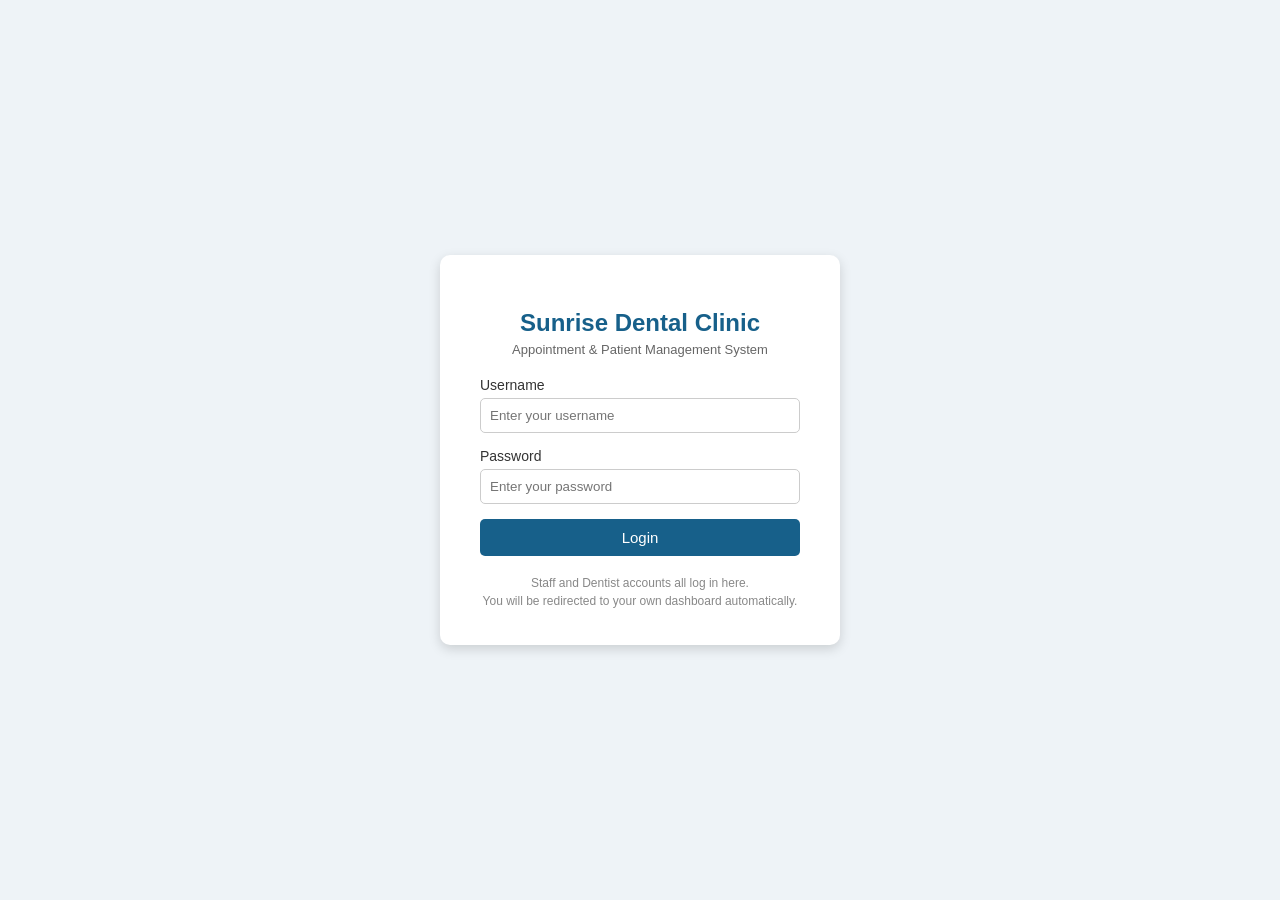
==== Sunrise_Dental_UI/src/main/webapp/index.html @ d3aae605 "Add both frontend and backend projects" ====
<!DOCTYPE html>
<html lang="en">
<head>
    <meta charset="UTF-8">
    <title>Sunrise Dental Clinic - Login</title>
    <link rel="stylesheet" href="Resources/css/style.css">
    <style>
        body { font-family: Arial, sans-serif; background: #eef3f7; display: flex; justify-content: center; align-items: center; height: 100vh; margin: 0; }
        .login-box { background: #ffffff; padding: 35px 40px; border-radius: 10px; box-shadow: 0 4px 12px rgba(0,0,0,0.15); width: 320px; }
        .login-box h2 { text-align: center; color: #17608a; margin-bottom: 5px; }
        .login-box p.subtitle { text-align: center; color: #666; font-size: 13px; margin-top: 0; margin-bottom: 20px; }
        .login-box label { display: block; margin-bottom: 5px; font-size: 14px; color: #333; }
        .login-box input[type="text"], .login-box input[type="password"] { width: 100%; padding: 9px; margin-bottom: 15px; border: 1px solid #ccc; border-radius: 5px; box-sizing: border-box; }
        .login-box button { width: 100%; padding: 10px; background: #17608a; color: white; border: none; border-radius: 5px; font-size: 15px; cursor: pointer; }
        .login-box button:hover { background: #124a6b; }
        .login-box button:disabled { background: #9fb7c4; cursor: not-allowed; }
        .error-msg { background: #fdecea; color: #b3261e; padding: 8px 10px; border-radius: 5px; font-size: 13px; margin-bottom: 15px; text-align: center; display: none; }
        .hint { margin-top: 18px; font-size: 12px; color: #888; text-align: center; line-height: 1.5; }
    </style>
</head>
<body>

    <div class="login-box">
        <h2>Sunrise Dental Clinic</h2>
        <p class="subtitle">Appointment & Patient Management System</p>

        <div class="error-msg" id="error-msg">Invalid username or password!</div>

        <form id="login-form">
            <label for="username">Username</label>
            <input type="text" id="username" name="username" placeholder="Enter your username" required>

            <label for="password">Password</label>
            <input type="password" id="password" name="password" placeholder="Enter your password" required>

            <button type="submit" id="login-btn">Login</button>
        </form>

        <div class="hint">
            Staff and Dentist accounts all log in here.<br>
            You will be redirected to your own dashboard automatically.
        </div>
    </div>

    <script>
        // Backend REST API base URL (note the capital S and D - must match the deployed context root exactly)
        const BASE_URL = "http://localhost:8080/Sunrise_Dental_Clinic/resources";

        const form = document.getElementById('login-form');
        const errorDiv = document.getElementById('error-msg');
        const loginBtn = document.getElementById('login-btn');

        function showError(message) {
            errorDiv.textContent = message;
            errorDiv.style.display = 'block';
        }

        form.addEventListener('submit', function (e) {
            e.preventDefault(); // stop normal form submission (which was going to LoginServlet)

            errorDiv.style.display = 'none';
            loginBtn.disabled = true;
            loginBtn.textContent = 'Logging in...';

            const username = document.getElementById('username').value.trim();
            const password = document.getElementById('password').value;

            // LoginResource expects application/x-www-form-urlencoded @FormParam values
            const body = new URLSearchParams();
            body.append('username', username);
            body.append('password', password);

            fetch(`${BASE_URL}/login`, {
                method: 'POST',
                headers: {
                    'Content-Type': 'application/x-www-form-urlencoded'
                },
                body: body.toString()
            })
                .then(response => response.json().then(data => ({ ok: response.ok, data })))
                .then(({ ok, data }) => {
                    if (ok && data.status === 'success') {
                        if (data.role === 'DENTIST') {
                            window.location.href = `dentist_dash.html?id=${data.dentistId}&username=${encodeURIComponent(data.username)}`;
                        } else if (data.role) {
                            // Any staff-side role (ADMIN, COORDINATOR, RECEPTIONIST, TECHNOLOGIST, etc.)
                            // all go to the same staff dashboard - the dashboard itself checks the
                            // exact role to decide which admin-only controls to show.
                            window.location.href = `staff_dash.html?user=${encodeURIComponent(data.username)}&role=${encodeURIComponent(data.role)}`;
                        } else {
                            showError('Unknown role returned from server.');
                        }
                    } else {
                        showError(data.message || 'Invalid username or password.');
                    }
                })
                .catch(error => {
                    console.error('Login error:', error);
                    showError('Could not reach the server. Please try again.');
                })
                .finally(() => {
                    loginBtn.disabled = false;
                    loginBtn.textContent = 'Login';
                });
        });

        // Check URL parameters for error message (e.g. ?error=... from old redirects, if any remain)
        const urlParams = new URLSearchParams(window.location.search);
        if (urlParams.has('error')) {
            showError(urlParams.get('error') || 'Invalid login details!');
        }
    </script>
</body>
</html>
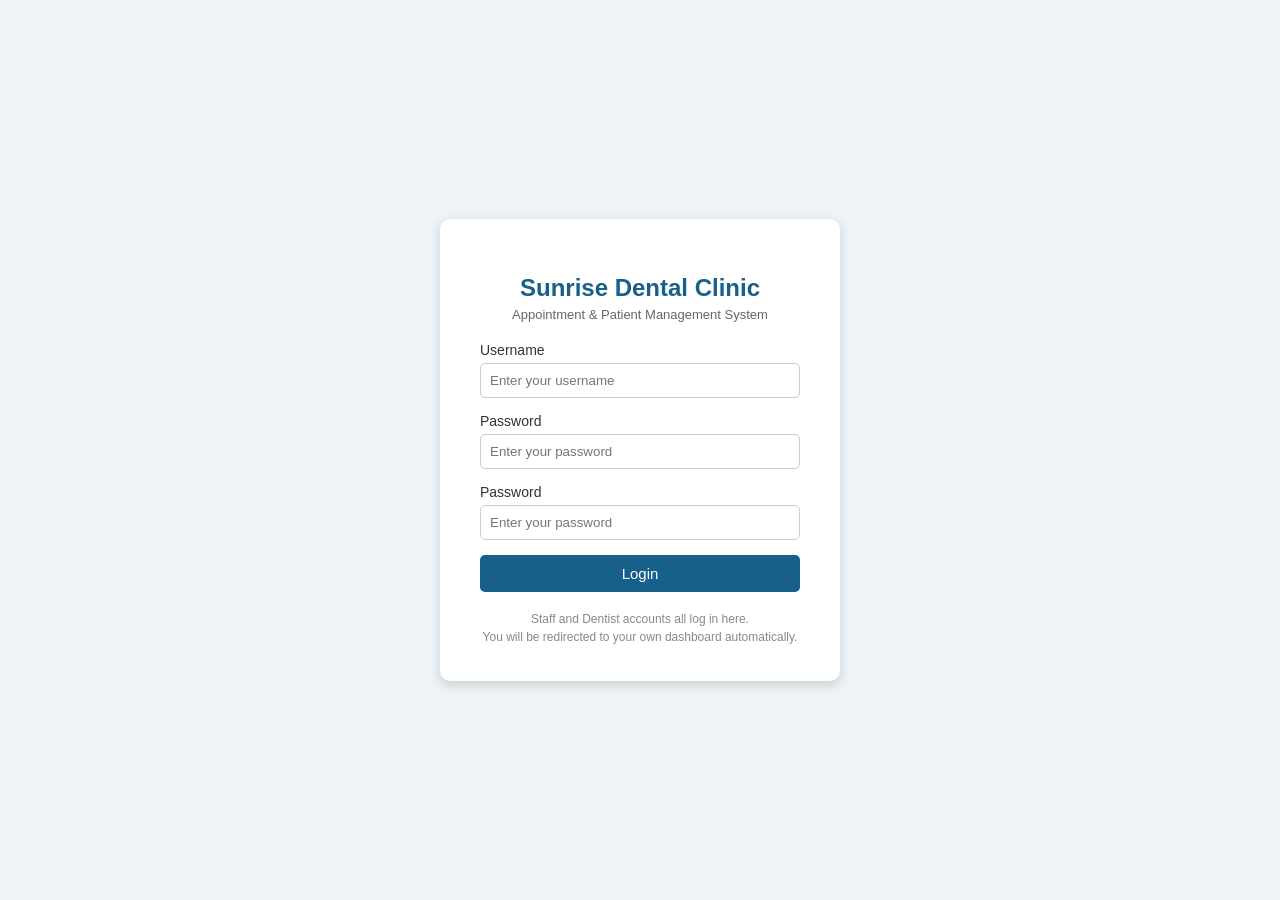
==== commit fd099cf4: "Modified All the Web Pages" ====
--- a/Sunrise_Dental_UI/src/main/webapp/index.html
+++ b/Sunrise_Dental_UI/src/main/webapp/index.html
@@ -3,19 +3,11 @@
 <head>
     <meta charset="UTF-8">
     <title>Sunrise Dental Clinic - Login</title>
-    <link rel="stylesheet" href="Resources/css/style.css">
+
+    <link rel="stylesheet" href="Assets/Css/login.css">
+    <script src="Assets/JS/index.js"></script>
     <style>
-        body { font-family: Arial, sans-serif; background: #eef3f7; display: flex; justify-content: center; align-items: center; height: 100vh; margin: 0; }
-        .login-box { background: #ffffff; padding: 35px 40px; border-radius: 10px; box-shadow: 0 4px 12px rgba(0,0,0,0.15); width: 320px; }
-        .login-box h2 { text-align: center; color: #17608a; margin-bottom: 5px; }
-        .login-box p.subtitle { text-align: center; color: #666; font-size: 13px; margin-top: 0; margin-bottom: 20px; }
-        .login-box label { display: block; margin-bottom: 5px; font-size: 14px; color: #333; }
-        .login-box input[type="text"], .login-box input[type="password"] { width: 100%; padding: 9px; margin-bottom: 15px; border: 1px solid #ccc; border-radius: 5px; box-sizing: border-box; }
-        .login-box button { width: 100%; padding: 10px; background: #17608a; color: white; border: none; border-radius: 5px; font-size: 15px; cursor: pointer; }
-        .login-box button:hover { background: #124a6b; }
-        .login-box button:disabled { background: #9fb7c4; cursor: not-allowed; }
-        .error-msg { background: #fdecea; color: #b3261e; padding: 8px 10px; border-radius: 5px; font-size: 13px; margin-bottom: 15px; text-align: center; display: none; }
-        .hint { margin-top: 18px; font-size: 12px; color: #888; text-align: center; line-height: 1.5; }
+        
     </style>
 </head>
 <body>
@@ -32,6 +24,9 @@
 
             <label for="password">Password</label>
             <input type="password" id="password" name="password" placeholder="Enter your password" required>
+            
+            <label for="password">Password</label>
+            <input type="password" id="password" name="password" placeholder="Enter your password" required>
 
             <button type="submit" id="login-btn">Login</button>
         </form>
@@ -43,72 +38,6 @@
     </div>
 
     <script>
-        // Backend REST API base URL (note the capital S and D - must match the deployed context root exactly)
-        const BASE_URL = "http://localhost:8080/Sunrise_Dental_Clinic/resources";
-
-        const form = document.getElementById('login-form');
-        const errorDiv = document.getElementById('error-msg');
-        const loginBtn = document.getElementById('login-btn');
-
-        function showError(message) {
-            errorDiv.textContent = message;
-            errorDiv.style.display = 'block';
-        }
-
-        form.addEventListener('submit', function (e) {
-            e.preventDefault(); // stop normal form submission (which was going to LoginServlet)
-
-            errorDiv.style.display = 'none';
-            loginBtn.disabled = true;
-            loginBtn.textContent = 'Logging in...';
-
-            const username = document.getElementById('username').value.trim();
-            const password = document.getElementById('password').value;
-
-            // LoginResource expects application/x-www-form-urlencoded @FormParam values
-            const body = new URLSearchParams();
-            body.append('username', username);
-            body.append('password', password);
-
-            fetch(`${BASE_URL}/login`, {
-                method: 'POST',
-                headers: {
-                    'Content-Type': 'application/x-www-form-urlencoded'
-                },
-                body: body.toString()
-            })
-                .then(response => response.json().then(data => ({ ok: response.ok, data })))
-                .then(({ ok, data }) => {
-                    if (ok && data.status === 'success') {
-                        if (data.role === 'DENTIST') {
-                            window.location.href = `dentist_dash.html?id=${data.dentistId}&username=${encodeURIComponent(data.username)}`;
-                        } else if (data.role) {
-                            // Any staff-side role (ADMIN, COORDINATOR, RECEPTIONIST, TECHNOLOGIST, etc.)
-                            // all go to the same staff dashboard - the dashboard itself checks the
-                            // exact role to decide which admin-only controls to show.
-                            window.location.href = `staff_dash.html?user=${encodeURIComponent(data.username)}&role=${encodeURIComponent(data.role)}`;
-                        } else {
-                            showError('Unknown role returned from server.');
-                        }
-                    } else {
-                        showError(data.message || 'Invalid username or password.');
-                    }
-                })
-                .catch(error => {
-                    console.error('Login error:', error);
-                    showError('Could not reach the server. Please try again.');
-                })
-                .finally(() => {
-                    loginBtn.disabled = false;
-                    loginBtn.textContent = 'Login';
-                });
-        });
-
-        // Check URL parameters for error message (e.g. ?error=... from old redirects, if any remain)
-        const urlParams = new URLSearchParams(window.location.search);
-        if (urlParams.has('error')) {
-            showError(urlParams.get('error') || 'Invalid login details!');
-        }
     </script>
 </body>
 </html>
--- a/Sunrise_Dental_UI/src/main/webapp/Assets/Css/login.css
+++ b/Sunrise_Dental_UI/src/main/webapp/Assets/Css/login.css
@@ -0,0 +1,74 @@
+body {
+    font-family: Arial,sans-serif; 
+    background: #eef3f7; display: flex; 
+    justify-content: center; 
+    align-items: center; 
+    height: 100vh; 
+    margin: 0; 
+}
+.login-box {
+    background: #ffffff; 
+    padding: 35px 40px; 
+    border-radius: 10px; 
+    box-shadow: 0 4px 12px rgba(0,0,0,0.15); 
+    width: 320px; 
+}
+.login-box h2 { 
+    text-align: center; 
+    color: #17608a; 
+    margin-bottom: 5px; 
+}
+.login-box p.subtitle { 
+    text-align: center; 
+    color: #666; 
+    font-size: 13px; 
+    margin-top: 0; 
+    margin-bottom: 20px; 
+}
+.login-box label { 
+    display: block; 
+    margin-bottom: 5px; 
+    font-size: 14px; 
+    color: #333; 
+}
+.login-box input[type="text"], 
+.login-box input[type="password"] { 
+    width: 100%; padding: 9px; 
+    margin-bottom: 15px; 
+    border: 1px solid #ccc; 
+    border-radius: 5px; 
+    box-sizing: border-box;
+}
+.login-box button { 
+    width: 100%; 
+    padding: 10px; 
+    background: #17608a;
+    color: white; 
+    border: none;
+    border-radius: 5px;
+    font-size: 15px; 
+    cursor: pointer; 
+}
+.login-box button:hover { 
+    background: #124a6b; 
+}
+.login-box button:disabled {
+    background: #9fb7c4; 
+    cursor: not-allowed; 
+}
+.error-msg {
+    background: #fdecea; 
+    color: #b3261e; 
+    padding: 8px 10px;
+    border-radius: 5px;
+    font-size: 13px;
+    margin-bottom: 15px;
+    text-align: center;
+    display: none; }
+.hint {
+    margin-top: 18px; 
+    font-size: 12px; 
+    color: #888; 
+    text-align: center; 
+    line-height: 1.5; 
+}
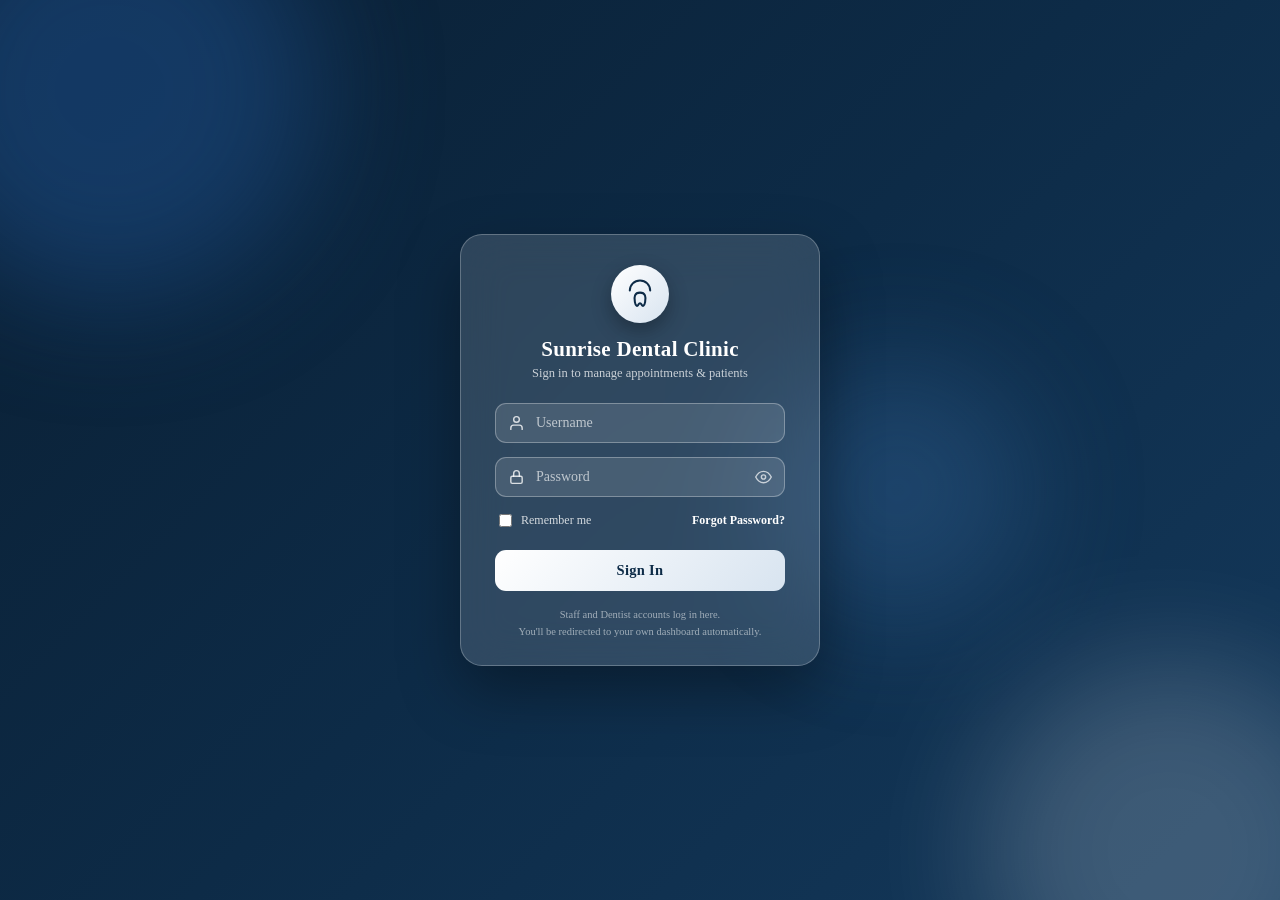
==== commit 1aa11531: "Modified Css files, Modified JS files and Modified html files" ====
--- a/Sunrise_Dental_UI/src/main/webapp/index.html
+++ b/Sunrise_Dental_UI/src/main/webapp/index.html
@@ -3,41 +3,78 @@
 <head>
     <meta charset="UTF-8">
     <title>Sunrise Dental Clinic - Login</title>
-
     <link rel="stylesheet" href="Assets/Css/login.css">
-    <script src="Assets/JS/index.js"></script>
-    <style>
-        
-    </style>
+    <script src="Assets/JS/index.js" defer></script>
 </head>
 <body>
 
-    <div class="login-box">
-        <h2>Sunrise Dental Clinic</h2>
-        <p class="subtitle">Appointment & Patient Management System</p>
+    <div class="bg-anim">
+        <span class="blob b1"></span>
+        <span class="blob b2"></span>
+        <span class="blob b3"></span>
+    </div>
 
-        <div class="error-msg" id="error-msg">Invalid username or password!</div>
+    <div class="center-wrap">
+        <div class="login-box">
 
-        <form id="login-form">
-            <label for="username">Username</label>
-            <input type="text" id="username" name="username" placeholder="Enter your username" required>
+            <div class="logo-badge">
+                <svg width="34" height="34" viewBox="0 0 100 100" fill="none" xmlns="http://www.w3.org/2000/svg">
+                    <path d="M20 40 A30 30 0 0 1 80 40" stroke="#0d2b47" stroke-width="6" fill="none" stroke-linecap="round"/>
+                    <path d="M50 46 C34 46 32 58 35 74 C37 85 42 89 46 80 C48 76 52 76 54 80 C58 89 63 85 65 74 C68 58 66 46 50 46 Z"
+                          fill="none" stroke="#0d2b47" stroke-width="6" stroke-linejoin="round"/>
+                </svg>
+            </div>
 
-            <label for="password">Password</label>
-            <input type="password" id="password" name="password" placeholder="Enter your password" required>
-            
-            <label for="password">Password</label>
-            <input type="password" id="password" name="password" placeholder="Enter your password" required>
+            <h2>Sunrise Dental Clinic</h2>
+            <p class="subtitle">Sign in to manage appointments &amp; patients</p>
 
-            <button type="submit" id="login-btn">Login</button>
-        </form>
+            <div class="error-msg" id="error-msg">Invalid username or password!</div>
 
-        <div class="hint">
-            Staff and Dentist accounts all log in here.<br>
-            You will be redirected to your own dashboard automatically.
+            <form id="login-form">
+                <div class="input-wrap">
+                    <span class="input-icon">
+                        <svg viewBox="0 0 24 24" width="17" height="17" fill="none" stroke="currentColor" stroke-width="2" stroke-linecap="round" stroke-linejoin="round">
+                            <path d="M20 21v-2a4 4 0 0 0-4-4H8a4 4 0 0 0-4 4v2"/>
+                            <circle cx="12" cy="7" r="4"/>
+                        </svg>
+                    </span>
+                    <input type="text" id="username" name="username" placeholder="Username" required>
+                </div>
+
+                <div class="input-wrap">
+                    <span class="input-icon">
+                        <svg viewBox="0 0 24 24" width="17" height="17" fill="none" stroke="currentColor" stroke-width="2" stroke-linecap="round" stroke-linejoin="round">
+                            <rect x="4" y="11" width="16" height="10" rx="2"/>
+                            <path d="M8 11V7a4 4 0 0 1 8 0v4"/>
+                        </svg>
+                    </span>
+                    <input type="password" id="password" name="password" placeholder="Password" required>
+                    <span class="toggle-eye" id="toggle-eye">
+                        <svg viewBox="0 0 24 24" width="17" height="17" fill="none" stroke="currentColor" stroke-width="2" stroke-linecap="round" stroke-linejoin="round">
+                            <path d="M1 12s4-8 11-8 11 8 11 8-4 8-11 8-11-8-11-8Z"/>
+                            <circle cx="12" cy="12" r="3"/>
+                        </svg>
+                    </span>
+                </div>
+
+                <div class="row-between">
+                    <label class="remember">
+                        <input type="checkbox" id="remember-me"> Remember me
+                    </label>
+                    <a href="#" class="forgot-link" id="forgot-link">Forgot Password?</a>
+                </div>
+
+                <button type="submit" id="login-btn">
+                    <span>Sign In</span>
+                </button>
+            </form>
+
+            <div class="hint">
+                Staff and Dentist accounts log in here.<br>
+                You'll be redirected to your own dashboard automatically.
+            </div>
         </div>
     </div>
 
-    <script>
-    </script>
 </body>
 </html>
--- a/Sunrise_Dental_UI/src/main/webapp/Assets/Css/login.css
+++ b/Sunrise_Dental_UI/src/main/webapp/Assets/Css/login.css
@@ -1,74 +1,258 @@
+* { box-sizing: border-box; }
+
+html, body {
+    margin: 0;
+    height: 100%;
+    font-family: Cambria;
+    overflow: hidden;
+}
+
 body {
-    font-family: Arial,sans-serif; 
-    background: #eef3f7; display: flex; 
-    justify-content: center; 
-    align-items: center; 
-    height: 100vh; 
-    margin: 0; 
-}
+    background: linear-gradient(135deg, #0a1f33 0%, #0d2b47 50%, #14395c 100%);
+    position: relative;
+    min-height: 100vh;
+}
+
+/* ---------------- Animated background blobs ---------------- */
+.bg-anim {
+    position: fixed;
+    inset: 0;
+    overflow: hidden;
+    z-index: 0;
+}
+
+.blob {
+    position: absolute;
+    border-radius: 50%;
+    filter: blur(60px);
+    opacity: 0.55;
+}
+
+.b1 {
+    width: 420px; height: 420px;
+    background: #1d4e89;
+    top: -120px; left: -100px;
+    animation: float1 12s ease-in-out infinite;
+}
+
+.b2 {
+    width: 380px; height: 380px;
+    background: #ffffff;
+    bottom: -140px; right: -80px;
+    opacity: 0.18;
+    animation: float2 14s ease-in-out infinite;
+}
+
+.b3 {
+    width: 260px; height: 260px;
+    background: #3a6ea5;
+    top: 40%; left: 60%;
+    opacity: 0.35;
+    animation: float3 16s ease-in-out infinite;
+}
+
+@keyframes float1 {
+    0%, 100% { transform: translate(0, 0); }
+    50% { transform: translate(40px, 50px); }
+}
+@keyframes float2 {
+    0%, 100% { transform: translate(0, 0); }
+    50% { transform: translate(-50px, -30px); }
+}
+@keyframes float3 {
+    0%, 100% { transform: translate(0, 0) scale(1); }
+    50% { transform: translate(-30px, 40px) scale(1.15); }
+}
+
+/* ---------------- Center wrap ---------------- */
+.center-wrap {
+    position: relative;
+    z-index: 1;
+    min-height: 100vh;
+    display: flex;
+    align-items: center;
+    justify-content: center;
+    padding: 20px;
+}
+
+/* ---------------- Glass card ---------------- */
 .login-box {
-    background: #ffffff; 
-    padding: 35px 40px; 
-    border-radius: 10px; 
-    box-shadow: 0 4px 12px rgba(0,0,0,0.15); 
-    width: 320px; 
-}
-.login-box h2 { 
-    text-align: center; 
-    color: #17608a; 
-    margin-bottom: 5px; 
-}
-.login-box p.subtitle { 
-    text-align: center; 
-    color: #666; 
-    font-size: 13px; 
-    margin-top: 0; 
-    margin-bottom: 20px; 
-}
-.login-box label { 
-    display: block; 
-    margin-bottom: 5px; 
-    font-size: 14px; 
-    color: #333; 
-}
-.login-box input[type="text"], 
-.login-box input[type="password"] { 
-    width: 100%; padding: 9px; 
-    margin-bottom: 15px; 
-    border: 1px solid #ccc; 
-    border-radius: 5px; 
-    box-sizing: border-box;
-}
-.login-box button { 
-    width: 100%; 
-    padding: 10px; 
-    background: #17608a;
-    color: white; 
+    background: rgba(255, 255, 255, 0.14);
+    backdrop-filter: blur(22px);
+    -webkit-backdrop-filter: blur(22px);
+    border: 1px solid rgba(255, 255, 255, 0.25);
+    border-radius: 22px;
+    padding: 30px 34px 24px;
+    width: 360px;
+    max-width: 92vw;
+    box-shadow: 0 25px 60px rgba(0, 0, 0, 0.35);
+    text-align: center;
+    animation: rise .5s ease;
+}
+
+@keyframes rise {
+    from { opacity: 0; transform: translateY(18px); }
+    to { opacity: 1; transform: translateY(0); }
+}
+
+.logo-badge {
+    width: 58px;
+    height: 58px;
+    border-radius: 50%;
+    background: linear-gradient(135deg, #ffffff, #d8e4f0);
+    display: flex;
+    align-items: center;
+    justify-content: center;
+    margin: 0 auto 14px;
+    box-shadow: 0 8px 20px rgba(0, 0, 0, 0.3);
+}
+
+.login-box h2 {
+    color: #ffffff;
+    margin: 0 0 4px;
+    font-size: 21px;
+    font-weight: 700;
+    letter-spacing: 0.3px;
+}
+
+.login-box p.subtitle {
+    color: rgba(255, 255, 255, 0.75);
+    font-size: 12.5px;
+    margin: 0 0 22px;
+}
+
+.input-wrap {
+    position: relative;
+    margin-bottom: 14px;
+    text-align: left;
+}
+
+.input-wrap input {
+    width: 100%;
+    padding: 11px 14px 11px 40px;
+    border: 1px solid rgba(255, 255, 255, 0.3);
+    border-radius: 11px;
+    font-size: 14px;
+    background: rgba(255, 255, 255, 0.12);
+    color: #ffffff;
+    font-family: inherit;
+}
+
+.input-wrap input::placeholder {
+    color: rgba(255, 255, 255, 0.65);
+}
+
+.input-wrap input:focus {
+    outline: none;
+    border-color: #ffffff;
+    background: rgba(255, 255, 255, 0.2);
+    box-shadow: 0 0 0 3px rgba(255, 255, 255, 0.15);
+}
+
+.input-icon {
+    position: absolute;
+    left: 13px;
+    top: 50%;
+    transform: translateY(-50%);
+    color: rgba(255, 255, 255, 0.8);
+    display: flex;
+    align-items: center;
+    pointer-events: none;
+}
+
+.toggle-eye {
+    position: absolute;
+    right: 13px;
+    top: 50%;
+    transform: translateY(-50%);
+    color: rgba(255, 255, 255, 0.7);
+    cursor: pointer;
+    display: flex;
+    align-items: center;
+}
+
+.toggle-eye:hover { color: #ffffff; }
+
+.row-between {
+    display: flex;
+    justify-content: space-between;
+    align-items: center;
+    margin-bottom: 20px;
+    font-size: 12px;
+}
+
+.remember {
+    display: flex;
+    align-items: center;
+    gap: 6px;
+    color: rgba(255, 255, 255, 0.8);
+    font-weight: 400;
+    cursor: pointer;
+}
+
+.remember input { accent-color: #ffffff; }
+
+.forgot-link {
+    color: #ffffff;
+    text-decoration: none;
+    font-weight: 600;
+}
+
+.forgot-link:hover { text-decoration: underline; }
+
+.login-box button {
+    width: 100%;
+    padding: 12px;
+    background: linear-gradient(135deg, #ffffff, #d8e4f0);
+    color: #0d2b47;
     border: none;
-    border-radius: 5px;
-    font-size: 15px; 
-    cursor: pointer; 
-}
-.login-box button:hover { 
-    background: #124a6b; 
-}
+    border-radius: 11px;
+    font-size: 14.5px;
+    font-weight: 700;
+    letter-spacing: 0.3px;
+    cursor: pointer;
+    font-family: inherit;
+    display: flex;
+    align-items: center;
+    justify-content: center;
+    gap: 8px;
+    transition: transform .12s, box-shadow .15s;
+}
+
+.login-box button:hover {
+    box-shadow: 0 10px 24px rgba(255, 255, 255, 0.25);
+    transform: translateY(-1px);
+}
+
+.login-box button:active { transform: translateY(0); }
+
 .login-box button:disabled {
-    background: #9fb7c4; 
-    cursor: not-allowed; 
-}
+    background: rgba(255, 255, 255, 0.3);
+    color: rgba(255,255,255,0.6);
+    cursor: not-allowed;
+    box-shadow: none;
+}
+
 .error-msg {
-    background: #fdecea; 
-    color: #b3261e; 
-    padding: 8px 10px;
-    border-radius: 5px;
-    font-size: 13px;
-    margin-bottom: 15px;
+    background: rgba(211, 47, 47, 0.2);
+    border: 1px solid rgba(211, 47, 47, 0.4);
+    color: #ffd7d7;
+    padding: 8px 12px;
+    border-radius: 9px;
+    font-size: 12.5px;
+    margin-bottom: 14px;
     text-align: center;
-    display: none; }
+    display: none;
+}
+
 .hint {
-    margin-top: 18px; 
-    font-size: 12px; 
-    color: #888; 
-    text-align: center; 
-    line-height: 1.5; 
+    margin-top: 16px;
+    font-size: 10.5px;
+    color: rgba(255, 255, 255, 0.55);
+    text-align: center;
+    line-height: 1.6;
+}
+
+@media (max-width: 420px) {
+    .login-box { padding: 26px 22px 20px; }
 }
